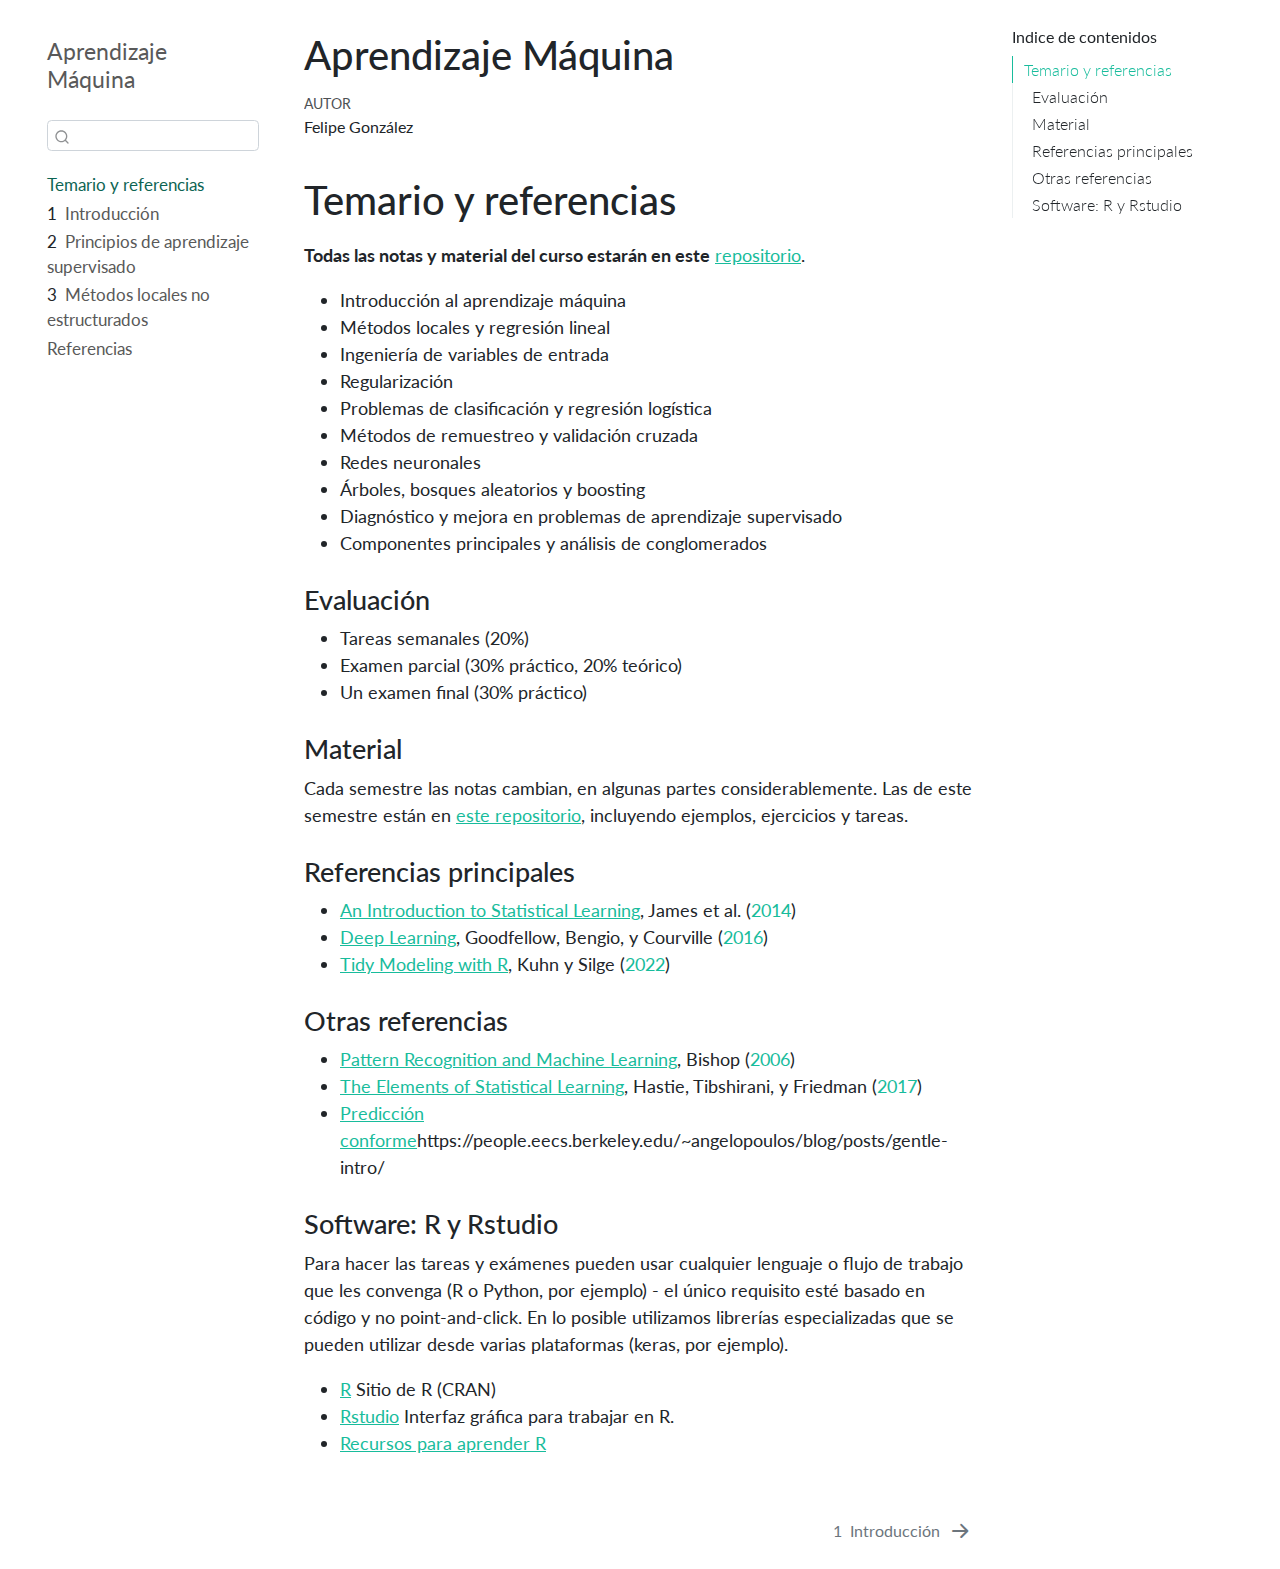
==== index.html @ 54267770 "Deploying to gh-pages from @ felipegonzalez/aprendizaje-maquina-mcd-2022@b71f3c45d23fa9cf56f00c9fc5f" ====
<!DOCTYPE html>
<html xmlns="http://www.w3.org/1999/xhtml" lang="es" xml:lang="es"><head>

<meta charset="utf-8">
<meta name="generator" content="quarto-1.0.36">

<meta name="viewport" content="width=device-width, initial-scale=1.0, user-scalable=yes">

<meta name="author" content="Felipe González">

<title>Aprendizaje Máquina</title>
<style>
code{white-space: pre-wrap;}
span.smallcaps{font-variant: small-caps;}
span.underline{text-decoration: underline;}
div.column{display: inline-block; vertical-align: top; width: 50%;}
div.hanging-indent{margin-left: 1.5em; text-indent: -1.5em;}
ul.task-list{list-style: none;}
div.csl-bib-body { }
div.csl-entry {
  clear: both;
}
.hanging div.csl-entry {
  margin-left:2em;
  text-indent:-2em;
}
div.csl-left-margin {
  min-width:2em;
  float:left;
}
div.csl-right-inline {
  margin-left:2em;
  padding-left:1em;
}
div.csl-indent {
  margin-left: 2em;
}
</style>


<script src="site_libs/quarto-nav/quarto-nav.js"></script>
<script src="site_libs/quarto-nav/headroom.min.js"></script>
<script src="site_libs/clipboard/clipboard.min.js"></script>
<script src="site_libs/quarto-search/autocomplete.umd.js"></script>
<script src="site_libs/quarto-search/fuse.min.js"></script>
<script src="site_libs/quarto-search/quarto-search.js"></script>
<meta name="quarto:offset" content="./">
<link href="./01-introduccion.html" rel="next">
<script src="site_libs/quarto-html/quarto.js"></script>
<script src="site_libs/quarto-html/popper.min.js"></script>
<script src="site_libs/quarto-html/tippy.umd.min.js"></script>
<script src="site_libs/quarto-html/anchor.min.js"></script>
<link href="site_libs/quarto-html/tippy.css" rel="stylesheet">
<link href="site_libs/quarto-html/quarto-syntax-highlighting.css" rel="stylesheet" id="quarto-text-highlighting-styles">
<script src="site_libs/bootstrap/bootstrap.min.js"></script>
<link href="site_libs/bootstrap/bootstrap-icons.css" rel="stylesheet">
<link href="site_libs/bootstrap/bootstrap.min.css" rel="stylesheet" id="quarto-bootstrap" data-mode="light">
<script id="quarto-search-options" type="application/json">{
  "location": "sidebar",
  "copy-button": false,
  "collapse-after": 3,
  "panel-placement": "start",
  "type": "textbox",
  "limit": 20,
  "language": {
    "search-no-results-text": "Sín resultados",
    "search-matching-documents-text": "documentos encontrados",
    "search-copy-link-title": "Copiar el enlace en la busqueda",
    "search-hide-matches-text": "Esconder resultados adicionales",
    "search-more-match-text": "hay más resultados en este documento",
    "search-more-matches-text": "más resultados en este documento",
    "search-clear-button-title": "Borrar",
    "search-detached-cancel-button-title": "Cancelar",
    "search-submit-button-title": "Eviar"
  }
}</script>


</head>

<body class="nav-sidebar floating">

<div id="quarto-search-results"></div>
  <header id="quarto-header" class="headroom fixed-top">
  <nav class="quarto-secondary-nav" data-bs-toggle="collapse" data-bs-target="#quarto-sidebar" aria-controls="quarto-sidebar" aria-expanded="false" aria-label="Toggle sidebar navigation" onclick="if (window.quartoToggleHeadroom) { window.quartoToggleHeadroom(); }">
    <div class="container-fluid d-flex justify-content-between">
      <h1 class="quarto-secondary-nav-title">Aprendizaje Máquina</h1>
      <button type="button" class="quarto-btn-toggle btn" aria-label="Show secondary navigation">
        <i class="bi bi-chevron-right"></i>
      </button>
    </div>
  </nav>
</header>
<!-- content -->
<div id="quarto-content" class="quarto-container page-columns page-rows-contents page-layout-article">
<!-- sidebar -->
  <nav id="quarto-sidebar" class="sidebar collapse sidebar-navigation floating overflow-auto">
    <div class="pt-lg-2 mt-2 text-left sidebar-header">
    <div class="sidebar-title mb-0 py-0">
      <a href="./">Aprendizaje Máquina</a> 
    </div>
      </div>
      <div class="mt-2 flex-shrink-0 align-items-center">
        <div class="sidebar-search">
        <div id="quarto-search" class="" title="Search"></div>
        </div>
      </div>
    <div class="sidebar-menu-container"> 
    <ul class="list-unstyled mt-1">
        <li class="sidebar-item">
  <div class="sidebar-item-container"> 
  <a href="./index.html" class="sidebar-item-text sidebar-link active">Temario y referencias</a>
  </div>
</li>
        <li class="sidebar-item">
  <div class="sidebar-item-container"> 
  <a href="./01-introduccion.html" class="sidebar-item-text sidebar-link"><span class="chapter-number">1</span>&nbsp; <span class="chapter-title">Introducción</span></a>
  </div>
</li>
        <li class="sidebar-item">
  <div class="sidebar-item-container"> 
  <a href="./02-principios-supervisado.html" class="sidebar-item-text sidebar-link"><span class="chapter-number">2</span>&nbsp; <span class="chapter-title">Principios de aprendizaje supervisado</span></a>
  </div>
</li>
        <li class="sidebar-item">
  <div class="sidebar-item-container"> 
  <a href="./03-metodos-locales.html" class="sidebar-item-text sidebar-link"><span class="chapter-number">3</span>&nbsp; <span class="chapter-title">Métodos locales no estructurados</span></a>
  </div>
</li>
        <li class="sidebar-item">
  <div class="sidebar-item-container"> 
  <a href="./99-referencias.html" class="sidebar-item-text sidebar-link">Referencias</a>
  </div>
</li>
    </ul>
    </div>
</nav>
<!-- margin-sidebar -->
    <div id="quarto-margin-sidebar" class="sidebar margin-sidebar">
        <nav id="TOC" role="doc-toc">
    <h2 id="toc-title">Indice de contenidos</h2>
   
  <ul>
  <li><a href="#temario-y-referencias" id="toc-temario-y-referencias" class="nav-link active" data-scroll-target="#temario-y-referencias">Temario y referencias</a>
  <ul class="collapse">
  <li><a href="#evaluación" id="toc-evaluación" class="nav-link" data-scroll-target="#evaluación">Evaluación</a></li>
  <li><a href="#material" id="toc-material" class="nav-link" data-scroll-target="#material">Material</a></li>
  <li><a href="#referencias-principales" id="toc-referencias-principales" class="nav-link" data-scroll-target="#referencias-principales">Referencias principales</a></li>
  <li><a href="#otras-referencias" id="toc-otras-referencias" class="nav-link" data-scroll-target="#otras-referencias">Otras referencias</a></li>
  <li><a href="#software-r-y-rstudio" id="toc-software-r-y-rstudio" class="nav-link" data-scroll-target="#software-r-y-rstudio">Software: R y Rstudio</a></li>
  </ul></li>
  </ul>
</nav>
    </div>
<!-- main -->
<main class="content" id="quarto-document-content">

<header id="title-block-header" class="quarto-title-block default">
<div class="quarto-title">
<h1 class="title d-none d-lg-block">Aprendizaje Máquina</h1>
</div>



<div class="quarto-title-meta">

    <div>
    <div class="quarto-title-meta-heading">Autor</div>
    <div class="quarto-title-meta-contents">
             <p>Felipe González </p>
          </div>
  </div>
    
    
  </div>
  

</header>

<section id="temario-y-referencias" class="level1 unnumbered">
<h1 class="unnumbered">Temario y referencias</h1>
<p><strong>Todas las notas y material del curso estarán en este</strong> <a href="https://github.com/felipegonzalez/aprendizaje-maquina-mcd-2022">repositorio</a>.</p>
<ul>
<li>Introducción al aprendizaje máquina</li>
<li>Métodos locales y regresión lineal</li>
<li>Ingeniería de variables de entrada</li>
<li>Regularización</li>
<li>Problemas de clasificación y regresión logística</li>
<li>Métodos de remuestreo y validación cruzada</li>
<li>Redes neuronales</li>
<li>Árboles, bosques aleatorios y boosting</li>
<li>Diagnóstico y mejora en problemas de aprendizaje supervisado</li>
<li>Componentes principales y análisis de conglomerados</li>
</ul>
<section id="evaluación" class="level3 unnumbered">
<h3 class="unnumbered anchored" data-anchor-id="evaluación">Evaluación</h3>
<ul>
<li>Tareas semanales (20%)</li>
<li>Examen parcial (30% práctico, 20% teórico)</li>
<li>Un examen final (30% práctico)</li>
</ul>
</section>
<section id="material" class="level3 unnumbered">
<h3 class="unnumbered anchored" data-anchor-id="material">Material</h3>
<p>Cada semestre las notas cambian, en algunas partes considerablemente. Las de este semestre están en <a href="https://github.com/felipegonzalez/aprendizaje-maquina-mcd-2022">este repositorio</a>, incluyendo ejemplos, ejercicios y tareas.</p>
</section>
<section id="referencias-principales" class="level3 unnumbered">
<h3 class="unnumbered anchored" data-anchor-id="referencias-principales">Referencias principales</h3>
<ul>
<li><a href="https://www.statlearning.com/">An Introduction to Statistical Learning</a>, <span class="citation" data-cites="ISL">James et&nbsp;al. (<a href="99-referencias.html#ref-ISL" role="doc-biblioref">2014</a>)</span></li>
<li><a href="https://www.deeplearningbook.org/">Deep Learning</a>, <span class="citation" data-cites="goodfellow2016">Goodfellow, Bengio, y Courville (<a href="99-referencias.html#ref-goodfellow2016" role="doc-biblioref">2016</a>)</span></li>
<li><a href="https://www.tmwr.org/">Tidy Modeling with R</a>, <span class="citation" data-cites="kuhn2022tidy">Kuhn y Silge (<a href="99-referencias.html#ref-kuhn2022tidy" role="doc-biblioref">2022</a>)</span></li>
</ul>
</section>
<section id="otras-referencias" class="level3 unnumbered">
<h3 class="unnumbered anchored" data-anchor-id="otras-referencias">Otras referencias</h3>
<ul>
<li><a href="http://www.springer.com/us/book/9780387310732">Pattern Recognition and Machine Learning</a>, <span class="citation" data-cites="Bishop">Bishop (<a href="99-referencias.html#ref-Bishop" role="doc-biblioref">2006</a>)</span></li>
<li><a href="https://web.stanford.edu/~hastie/ElemStatLearn/">The Elements of Statistical Learning</a>, <span class="citation" data-cites="ESL">Hastie, Tibshirani, y Friedman (<a href="99-referencias.html#ref-ESL" role="doc-biblioref">2017</a>)</span></li>
<li><a href="">Predicción conforme</a>https://people.eecs.berkeley.edu/~angelopoulos/blog/posts/gentle-intro/</li>
</ul>
</section>
<section id="software-r-y-rstudio" class="level3 unnumbered">
<h3 class="unnumbered anchored" data-anchor-id="software-r-y-rstudio">Software: R y Rstudio</h3>
<p>Para hacer las tareas y exámenes pueden usar cualquier lenguaje o flujo de trabajo que les convenga (R o Python, por ejemplo) - el único requisito esté basado en código y no point-and-click. En lo posible utilizamos librerías especializadas que se pueden utilizar desde varias plataformas (keras, por ejemplo).</p>
<ul>
<li><a href="https://cran.r-project.org">R</a> Sitio de R (CRAN)</li>
<li><a href="https://www.rstudio.com/products/RStudio/">Rstudio</a> Interfaz gráfica para trabajar en R.</li>
<li><a href="https://www.rstudio.com/online-learning/#R">Recursos para aprender R</a></li>
</ul>


<div id="refs" class="references csl-bib-body hanging-indent" role="doc-bibliography" style="display: none">
<div id="ref-Bishop" class="csl-entry" role="doc-biblioentry">
Bishop, Christopher M. 2006. <em>Pattern Recognition and Machine Learning (Information Science and Statistics)</em>. Secaucus, NJ, USA: Springer-Verlag New York, Inc.
</div>
<div id="ref-goodfellow2016" class="csl-entry" role="doc-biblioentry">
Goodfellow, Ian, Yoshua Bengio, y Aaron Courville. 2016. <em>Deep Learning</em>. MIT Press.
</div>
<div id="ref-ESL" class="csl-entry" role="doc-biblioentry">
Hastie, Trevor, Robert Tibshirani, y Jerome Friedman. 2017. <em>The Elements of Statistical Learning</em>. Springer Series en Statistics. Springer New York Inc. <a href="http://web.stanford.edu/~hastie/ElemStatLearn/">http://web.stanford.edu/~hastie/ElemStatLearn/</a>.
</div>
<div id="ref-ISL" class="csl-entry" role="doc-biblioentry">
James, Gareth, Daniela Witten, Trevor Hastie, y Robert Tibshirani. 2014. <em>An Introduction to Statistical Learning: With Applications in R</em>. Springer Publishing Company, Incorporated. <a href="http://www-bcf.usc.edu/~gareth/ISL/">http://www-bcf.usc.edu/~gareth/ISL/</a>.
</div>
<div id="ref-kuhn2022tidy" class="csl-entry" role="doc-biblioentry">
Kuhn, M., y J. Silge. 2022. <em>Tidy Modeling with R</em>. O’Reilly Media. <a href="https://books.google.com.mx/books?id=9cJ6EAAAQBAJ">https://books.google.com.mx/books?id=9cJ6EAAAQBAJ</a>.
</div>
</div>
</section>
</section>

</main> <!-- /main -->
<script id="quarto-html-after-body" type="application/javascript">
window.document.addEventListener("DOMContentLoaded", function (event) {
  const toggleBodyColorMode = (bsSheetEl) => {
    const mode = bsSheetEl.getAttribute("data-mode");
    const bodyEl = window.document.querySelector("body");
    if (mode === "dark") {
      bodyEl.classList.add("quarto-dark");
      bodyEl.classList.remove("quarto-light");
    } else {
      bodyEl.classList.add("quarto-light");
      bodyEl.classList.remove("quarto-dark");
    }
  }
  const toggleBodyColorPrimary = () => {
    const bsSheetEl = window.document.querySelector("link#quarto-bootstrap");
    if (bsSheetEl) {
      toggleBodyColorMode(bsSheetEl);
    }
  }
  toggleBodyColorPrimary();  
  const icon = "";
  const anchorJS = new window.AnchorJS();
  anchorJS.options = {
    placement: 'right',
    icon: icon
  };
  anchorJS.add('.anchored');
  const clipboard = new window.ClipboardJS('.code-copy-button', {
    target: function(trigger) {
      return trigger.previousElementSibling;
    }
  });
  clipboard.on('success', function(e) {
    // button target
    const button = e.trigger;
    // don't keep focus
    button.blur();
    // flash "checked"
    button.classList.add('code-copy-button-checked');
    var currentTitle = button.getAttribute("title");
    button.setAttribute("title", "Copiada");
    setTimeout(function() {
      button.setAttribute("title", currentTitle);
      button.classList.remove('code-copy-button-checked');
    }, 1000);
    // clear code selection
    e.clearSelection();
  });
  function tippyHover(el, contentFn) {
    const config = {
      allowHTML: true,
      content: contentFn,
      maxWidth: 500,
      delay: 100,
      arrow: false,
      appendTo: function(el) {
          return el.parentElement;
      },
      interactive: true,
      interactiveBorder: 10,
      theme: 'quarto',
      placement: 'bottom-start'
    };
    window.tippy(el, config); 
  }
  const noterefs = window.document.querySelectorAll('a[role="doc-noteref"]');
  for (var i=0; i<noterefs.length; i++) {
    const ref = noterefs[i];
    tippyHover(ref, function() {
      let href = ref.getAttribute('href');
      try { href = new URL(href).hash; } catch {}
      const id = href.replace(/^#\/?/, "");
      const note = window.document.getElementById(id);
      return note.innerHTML;
    });
  }
  var bibliorefs = window.document.querySelectorAll('a[role="doc-biblioref"]');
  for (var i=0; i<bibliorefs.length; i++) {
    const ref = bibliorefs[i];
    const cites = ref.parentNode.getAttribute('data-cites').split(' ');
    tippyHover(ref, function() {
      var popup = window.document.createElement('div');
      cites.forEach(function(cite) {
        var citeDiv = window.document.createElement('div');
        citeDiv.classList.add('hanging-indent');
        citeDiv.classList.add('csl-entry');
        var biblioDiv = window.document.getElementById('ref-' + cite);
        if (biblioDiv) {
          citeDiv.innerHTML = biblioDiv.innerHTML;
        }
        popup.appendChild(citeDiv);
      });
      return popup.innerHTML;
    });
  }
});
</script>
<nav class="page-navigation">
  <div class="nav-page nav-page-previous">
  </div>
  <div class="nav-page nav-page-next">
      <a href="./01-introduccion.html" class="pagination-link">
        <span class="nav-page-text"><span class="chapter-number">1</span>&nbsp; <span class="chapter-title">Introducción</span></span> <i class="bi bi-arrow-right-short"></i>
      </a>
  </div>
</nav>
</div> <!-- /content -->



</body></html>
---- site_libs/quarto-html/tippy.css ----
.tippy-box[data-animation=fade][data-state=hidden]{opacity:0}[data-tippy-root]{max-width:calc(100vw - 10px)}.tippy-box{position:relative;background-color:#333;color:#fff;border-radius:4px;font-size:14px;line-height:1.4;white-space:normal;outline:0;transition-property:transform,visibility,opacity}.tippy-box[data-placement^=top]>.tippy-arrow{bottom:0}.tippy-box[data-placement^=top]>.tippy-arrow:before{bottom:-7px;left:0;border-width:8px 8px 0;border-top-color:initial;transform-origin:center top}.tippy-box[data-placement^=bottom]>.tippy-arrow{top:0}.tippy-box[data-placement^=bottom]>.tippy-arrow:before{top:-7px;left:0;border-width:0 8px 8px;border-bottom-color:initial;transform-origin:center bottom}.tippy-box[data-placement^=left]>.tippy-arrow{right:0}.tippy-box[data-placement^=left]>.tippy-arrow:before{border-width:8px 0 8px 8px;border-left-color:initial;right:-7px;transform-origin:center left}.tippy-box[data-placement^=right]>.tippy-arrow{left:0}.tippy-box[data-placement^=right]>.tippy-arrow:before{left:-7px;border-width:8px 8px 8px 0;border-right-color:initial;transform-origin:center right}.tippy-box[data-inertia][data-state=visible]{transition-timing-function:cubic-bezier(.54,1.5,.38,1.11)}.tippy-arrow{width:16px;height:16px;color:#333}.tippy-arrow:before{content:"";position:absolute;border-color:transparent;border-style:solid}.tippy-content{position:relative;padding:5px 9px;z-index:1}
---- site_libs/quarto-html/quarto-syntax-highlighting.css ----
/* quarto syntax highlight colors */
:root {
  --quarto-hl-ot-color: #003B4F;
  --quarto-hl-at-color: #657422;
  --quarto-hl-ss-color: #20794D;
  --quarto-hl-an-color: #5E5E5E;
  --quarto-hl-fu-color: #4758AB;
  --quarto-hl-st-color: #20794D;
  --quarto-hl-cf-color: #003B4F;
  --quarto-hl-op-color: #5E5E5E;
  --quarto-hl-er-color: #AD0000;
  --quarto-hl-bn-color: #AD0000;
  --quarto-hl-al-color: #AD0000;
  --quarto-hl-va-color: #111111;
  --quarto-hl-bu-color: inherit;
  --quarto-hl-ex-color: inherit;
  --quarto-hl-pp-color: #AD0000;
  --quarto-hl-in-color: #5E5E5E;
  --quarto-hl-vs-color: #20794D;
  --quarto-hl-wa-color: #5E5E5E;
  --quarto-hl-do-color: #5E5E5E;
  --quarto-hl-im-color: #00769E;
  --quarto-hl-ch-color: #20794D;
  --quarto-hl-dt-color: #AD0000;
  --quarto-hl-fl-color: #AD0000;
  --quarto-hl-co-color: #5E5E5E;
  --quarto-hl-cv-color: #5E5E5E;
  --quarto-hl-cn-color: #8f5902;
  --quarto-hl-sc-color: #5E5E5E;
  --quarto-hl-dv-color: #AD0000;
  --quarto-hl-kw-color: #003B4F;
}

/* other quarto variables */
:root {
  --quarto-font-monospace: SFMono-Regular, Menlo, Monaco, Consolas, "Liberation Mono", "Courier New", monospace;
}

pre > code.sourceCode > span {
  color: #003B4F;
}

code span {
  color: #003B4F;
}

code.sourceCode > span {
  color: #003B4F;
}

div.sourceCode,
div.sourceCode pre.sourceCode {
  color: #003B4F;
}

code span.ot {
  color: #003B4F;
}

code span.at {
  color: #657422;
}

code span.ss {
  color: #20794D;
}

code span.an {
  color: #5E5E5E;
}

code span.fu {
  color: #4758AB;
}

code span.st {
  color: #20794D;
}

code span.cf {
  color: #003B4F;
}

code span.op {
  color: #5E5E5E;
}

code span.er {
  color: #AD0000;
}

code span.bn {
  color: #AD0000;
}

code span.al {
  color: #AD0000;
}

code span.va {
  color: #111111;
}

code span.pp {
  color: #AD0000;
}

code span.in {
  color: #5E5E5E;
}

code span.vs {
  color: #20794D;
}

code span.wa {
  color: #5E5E5E;
  font-style: italic;
}

code span.do {
  color: #5E5E5E;
  font-style: italic;
}

code span.im {
  color: #00769E;
}

code span.ch {
  color: #20794D;
}

code span.dt {
  color: #AD0000;
}

code span.fl {
  color: #AD0000;
}

code span.co {
  color: #5E5E5E;
}

code span.cv {
  color: #5E5E5E;
  font-style: italic;
}

code span.cn {
  color: #8f5902;
}

code span.sc {
  color: #5E5E5E;
}

code span.dv {
  color: #AD0000;
}

code span.kw {
  color: #003B4F;
}

.prevent-inlining {
  content: "</";
}

/*# sourceMappingURL=debc5d5d77c3f9108843748ff7464032.css.map */
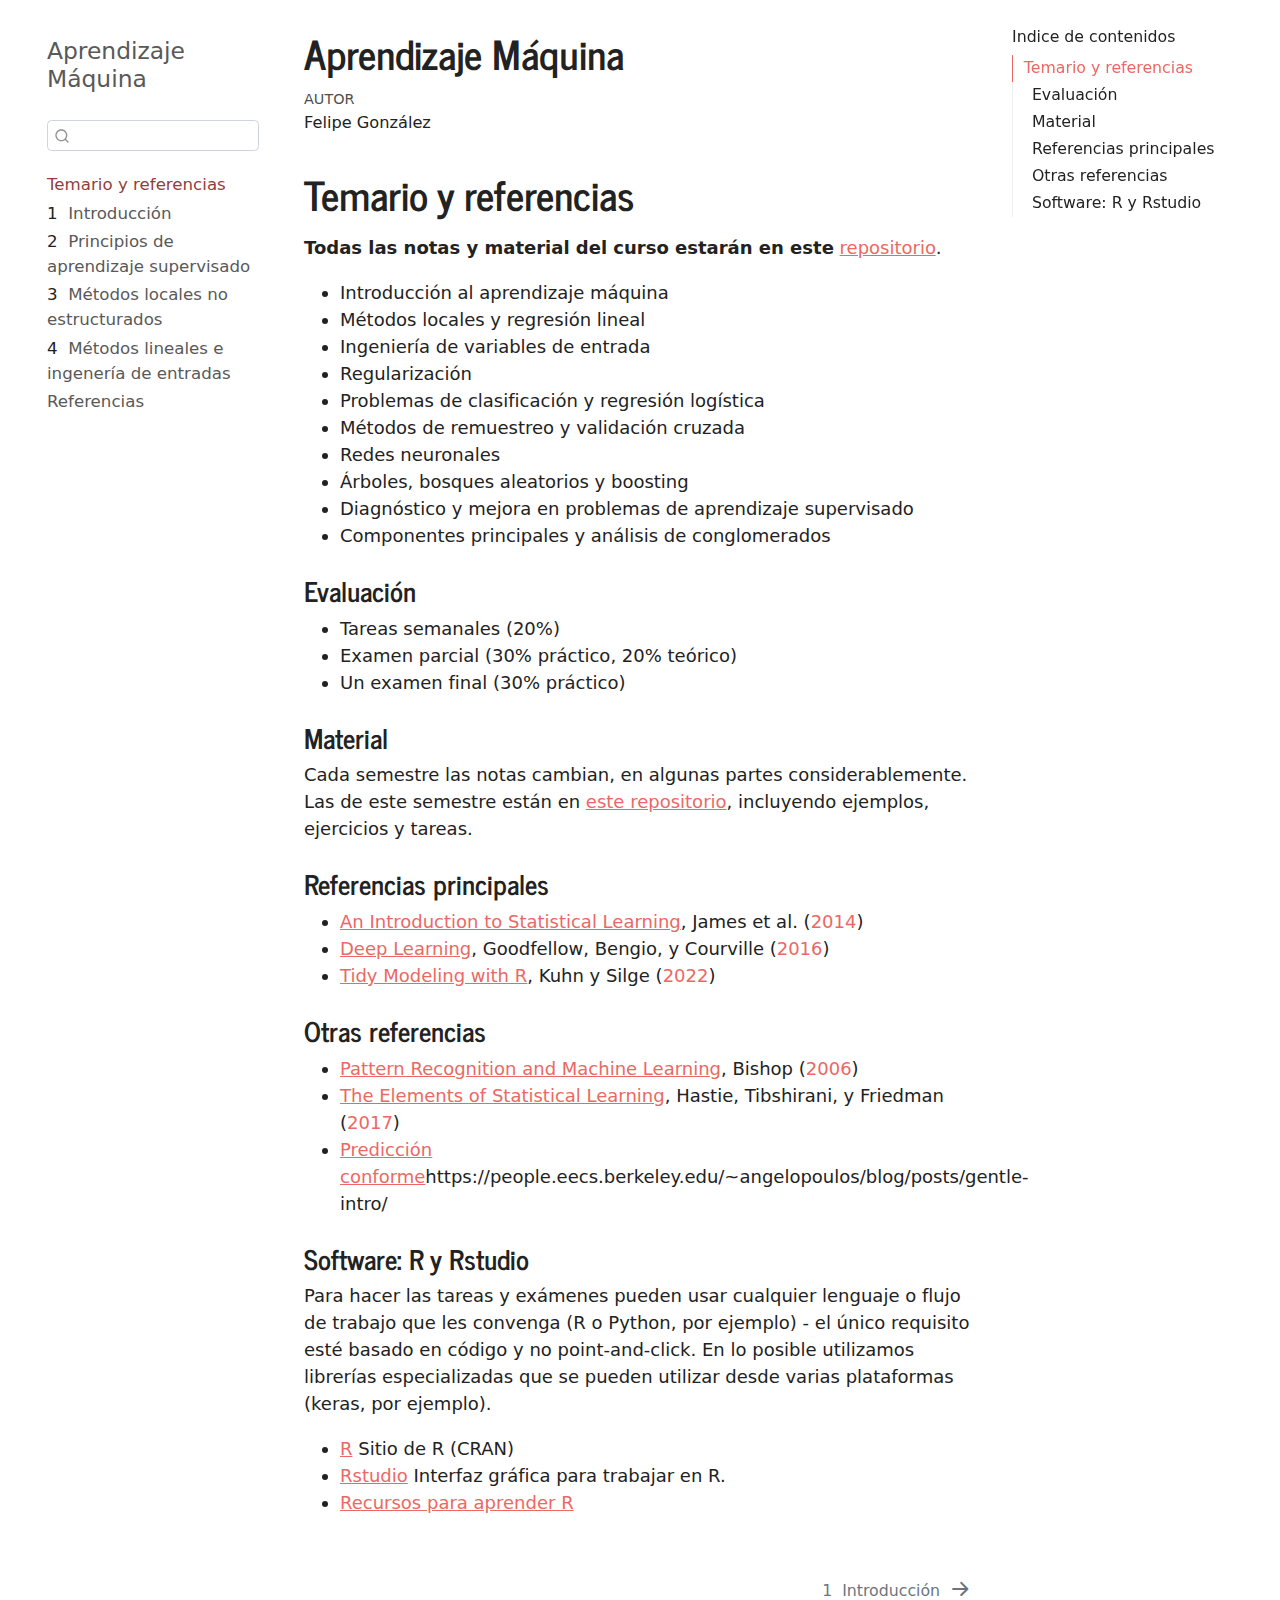
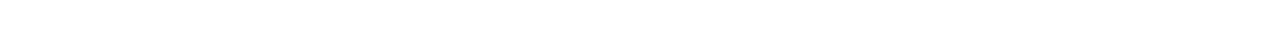
==== commit 2202ab7b: "Deploying to gh-pages from @ felipegonzalez/aprendizaje-maquina-mcd-2022@ddc3197595d82d85cd1a3935f0b" ====
--- a/index.html
+++ b/index.html
@@ -125,6 +125,11 @@
         <li class="sidebar-item">
   <div class="sidebar-item-container"> 
   <a href="./03-metodos-locales.html" class="sidebar-item-text sidebar-link"><span class="chapter-number">3</span>&nbsp; <span class="chapter-title">Métodos locales no estructurados</span></a>
+  </div>
+</li>
+        <li class="sidebar-item">
+  <div class="sidebar-item-container"> 
+  <a href="./04-lineales-ingenieria.html" class="sidebar-item-text sidebar-link"><span class="chapter-number">4</span>&nbsp; <span class="chapter-title">Métodos lineales e ingenería de entradas</span></a>
   </div>
 </li>
         <li class="sidebar-item">
